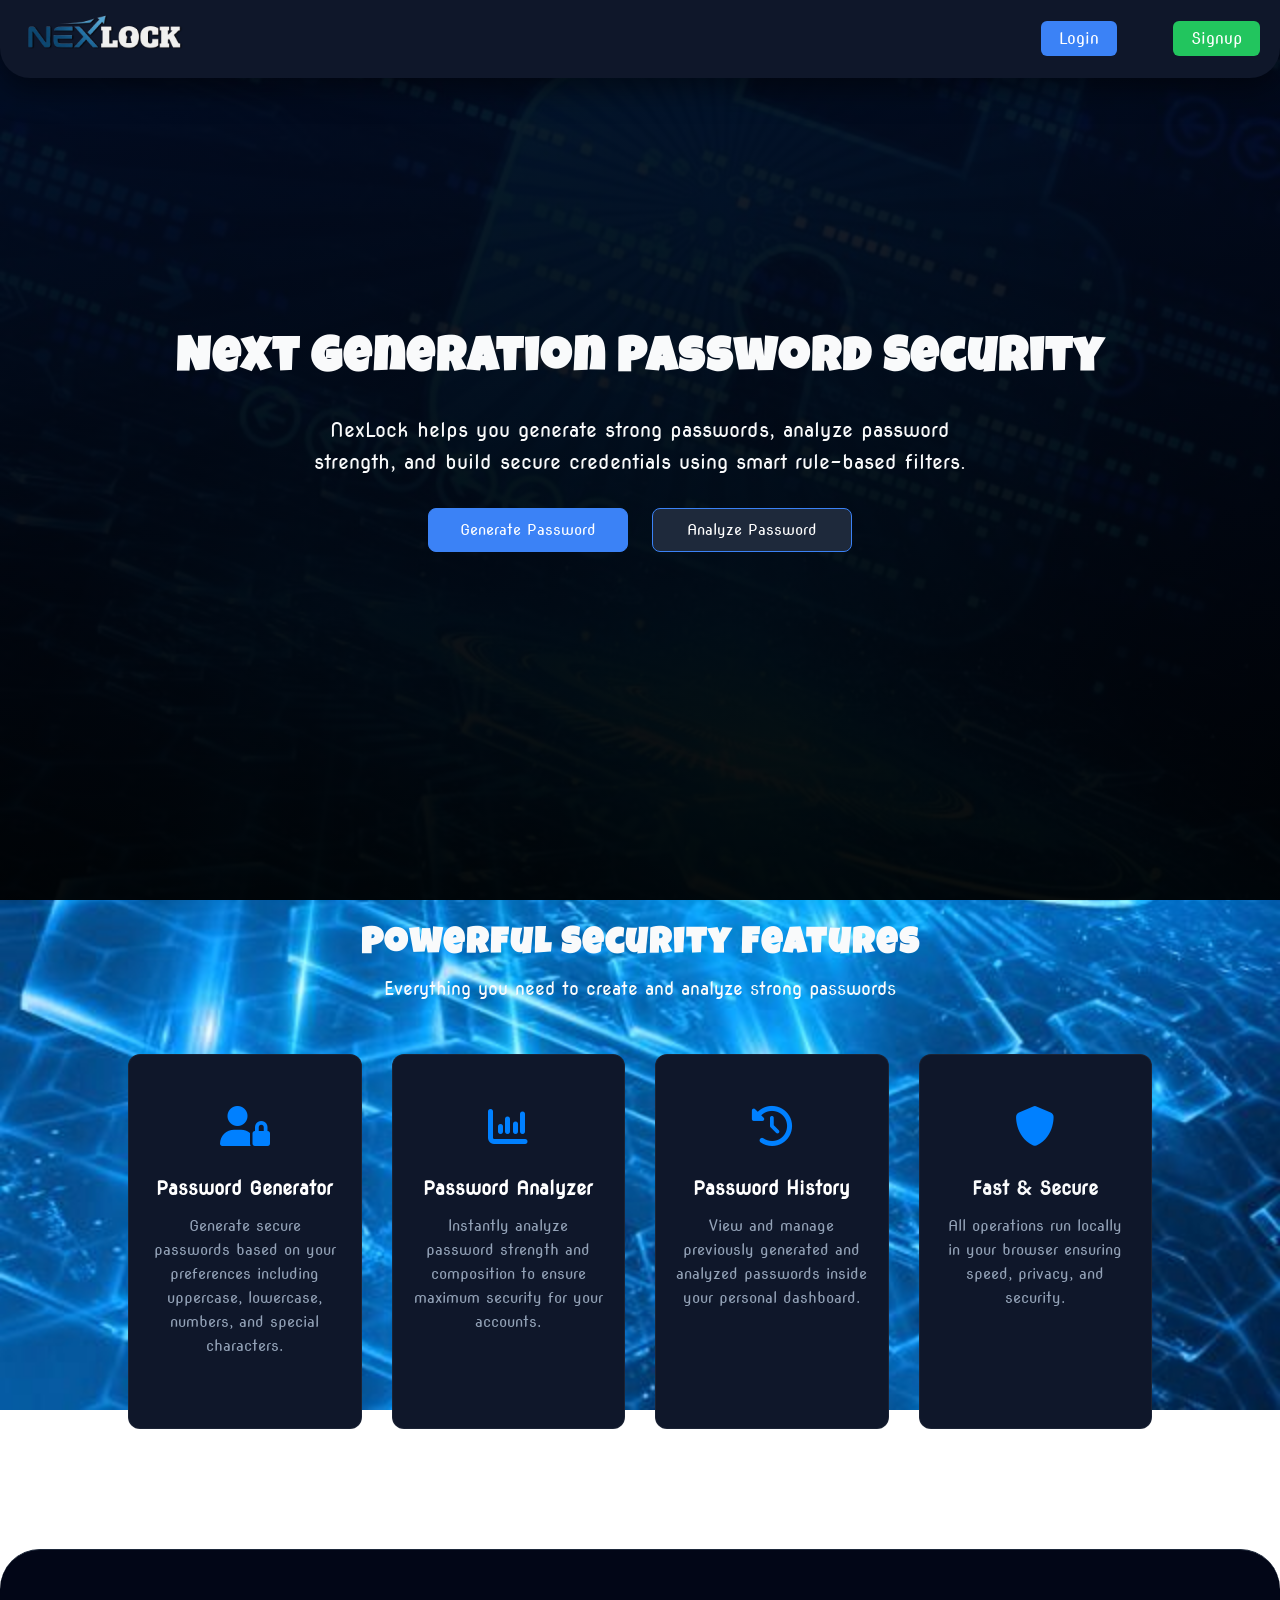
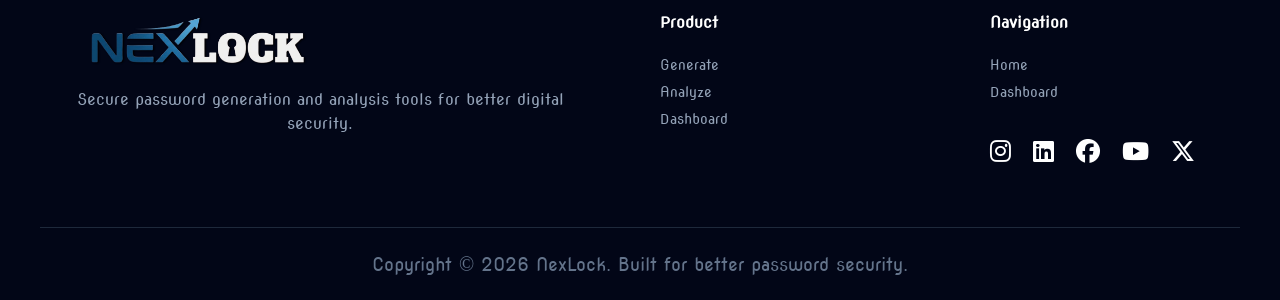
==== index.html @ d91e3031 "Complete desktop UI for all pages" ====
<!DOCTYPE html>
<html lang="en">

<head>
    <meta charset="UTF-8">
    <meta name="viewport" content="width=device-width, initial-scale=1.0">
    <title>NexLock - Smart Password Security</title>
    <link rel="stylesheet" href="https://cdnjs.cloudflare.com/ajax/libs/font-awesome/6.5.1/css/all.min.css">
    <link rel="stylesheet" href="css/style.css">
</head>

<body>

    <!-- NAVBAR -->

    <header>

        <div class="logo">
            <a href="index.html"><img src="assets/logo.png"></a>
        </div>

        <nav id="navbarLinks">
            <a href="login.html" class="login-btn">Login</a>
            <a href="signup.html" class="signup-btn">Signup</a>
        </nav>

    </header>

    <!-- HERO SECTION -->

    <section class="hero">

        <h1>Next Generation Password Security</h1>

        <p>
            NexLock helps you generate strong passwords, analyze password strength,
            and build secure credentials using smart rule-based filters.
        </p>

        <div class="buttons">

            <button class="btn primary" onclick="goToGenerate()">
                Generate Password
            </button>

            <button class="btn secondary" onclick="goToAnalyze()">
                Analyze Password
            </button>

        </div>

    </section>

    <!-- FEATURES -->

    <section class="feature">

        <h2 class="section-title">Powerful Security Features</h2>
        <p class="section-subtitle">
            Everything you need to create and analyze strong passwords
        </p>

        <div class="feature-grid">

            <div class="feature-card">
                <a href="generator.html">
                    <div class="feature-icon"><i class="fa-solid fa-user-lock"></i></div>
                    <h3>Password Generator</h3>
                    <p>
                        Generate secure passwords based on your preferences including
                        uppercase, lowercase, numbers, and special characters.
                    </p>
                </a>
            </div>

            <div class="feature-card">
                <a href="analyzer.html">
                    <div class="feature-icon"><i class="fa-solid fa-chart-column"></i></div>
                    <h3>Password Analyzer</h3>
                    <p>
                        Instantly analyze password strength and composition to ensure
                        maximum security for your accounts.
                    </p>
                </a>
            </div>

            <div class="feature-card">
                <a href="dashboard.html">
                    <div class="feature-icon"><i class="fa-solid fa-clock-rotate-left"></i></div>
                    <h3>Password History</h3>
                    <p>
                        View and manage previously generated and analyzed passwords
                        inside your personal dashboard.
                    </p>
                </a>
            </div>

            <div class="feature-card">
                <div class="feature-icon"><i class="fa-solid fa-shield"></i></div>
                <h3>Fast & Secure</h3>
                <p>
                    All operations run locally in your browser ensuring speed,
                    privacy, and security.
                </p></a>
            </div>

        </div>

    </section>


    <!-- WELCOME POPUP -->
    <div id="welcomePopup" class="popup">
        <div class="popup-box">
            <h2 id="welcomeText"></h2>
        </div>
    </div>


    <!-- FOOTER -->

    <footer class="footer">
        <div class="footer-container">

            <!-- BRAND -->
            <div class="footer-brand">
                <div class="footer-logo">
                    <a href="index.html">
                        <img src="assets/logo.png" alt="NexLock Logo">
                    </a>
                </div>

                <p>
                    Secure password generation and analysis tools
                    for better digital security.
                </p>
            </div>

            <!-- PRODUCT -->
            <div class="footer-section">
                <h3>Product</h3>
                <a href="#" onclick="goToGenerate()">Generate</a>
                <a href="#" onclick="goToAnalyze()">Analyze</a>
                <a href="#" onclick="goToDashboard()">Dashboard</a>
            </div>

            <!-- NAVIGATION -->
            <div class="footer-section">
                <h3>Navigation</h3>
                <a href="index.html">Home</a>
                <a href="#" onclick="goToDashboard()">Dashboard</a>

                <!-- Social Icons -->
                <div class="social-icons">
                    <a href="https://instagram.com/" target="_blank">
                        <i class="fa-brands fa-instagram"></i>
                    </a>

                    <a href="https://linkedin.com/" target="_blank">
                        <i class="fa-brands fa-linkedin"></i>
                    </a>

                    <a href="https://facebook.com/" target="_blank">
                        <i class="fa-brands fa-facebook"></i>
                    </a>

                    <a href="https://youtube.com/" target="_blank">
                        <i class="fa-brands fa-youtube"></i>
                    </a>

                    <a href="https://twitter.com/" target="_blank">
                        <i class="fa-brands fa-x-twitter"></i>
                    </a>
                </div>
            </div>
        </div>

        <!-- BOTTOM -->
        <div class="footer-bottom">
            <p>Copyright <span>&copy;</span> 2026 NexLock. Built for better password security.</p>
        </div>

    </footer>


    <!-- Auth-popup -->
    <div id="authPopup" class="auth-popup">
        <div class="auth-popup-content">

            <span class="close" onclick="closeAuthPopup()">×</span>

            <h2>Login Required 🔐</h2>
            <p>Please login or signup to access this feature.</p>

            <div class="auth-buttons">
                <a href="login.html" class="login-btn">Login</a>
                <a href="signup.html" class="signup-btn">Signup</a>
            </div>

        </div>
    </div>


    <!-- DELETE ACCOUNT POPUP -->
    <div id="messagePopup" class="auth-popup">
        <div class="auth-popup-content">

            <span>⚠️</span>
            <h2>Delete Account</h2>
            <p>Are you sure you want to delete your account?</p>

            <div class="auth-buttons">
                <button class="delete-btn" onclick="confirmClear()">
                    Yes
                </button>

                <button class="close-btn" onclick="closeClearPopup()">
                    No
                </button>
            </div>

        </div>
    </div>


    <!-- SCRIPT -->
    <script src="js/auth-check.js"></script>
    <script src="js/script.js"></script>

</body>

</html>
---- css/style.css ----
@import url("https://fonts.googleapis.com/css2?family=Luckiest+Guy&family=Nova+Round&display=swap");

/* GLOBAL RESET */

* {
  margin: 0;
  padding: 0;
  box-sizing: border-box;
  font-family: "Nova Round", system-ui;
}

body {
  background: linear-gradient(rgba(2, 6, 23, 0.9), rgba(0, 0, 0, 0.95)),
    url("../assets/bg.jpg");

  background-size: cover;
  background-position: center;
  background-repeat: no-repeat;
  background-attachment: fixed;

  color: #f9fafb;
  line-height: 1.6;
  min-height: 100vh;
  display: flex;
  flex-direction: column;
}

h1 {
  font-size: 36px;
  margin-bottom: 8px;
  text-align: center;
  letter-spacing: 2px;
  font-family: "Luckiest Guy", cursive;
}

h2 {
  letter-spacing: 2px;
  font-family: "Luckiest Guy", cursive;
}
a {
  font-size: 16px;
  text-decoration: none;
  color: white;
}

p {
  font-size: 18px;
  text-align: center;
  margin-bottom: 20px;
}

button {
  width: 100%;
  padding: 12px;
  border: none;
  border-radius: 10px;
  background: #3b82f6;
  color: white;
  font-size: 16px;
  cursor: pointer;
}

/* ================= NAVBAR ================= */

header {
  display: flex;
  position: sticky;
  top: 0;
  justify-content: space-between;
  align-items: center;
  padding: 10px 20px;
  background: #0f172a;
  color: #f9fafb;
  border-bottom-left-radius: 30px;
  border-bottom-right-radius: 30px;
  box-shadow: 0 10px 30px rgba(0, 0, 0, 0.5);
  gap: 20px;
  z-index: 1000;
}

.logo img {
  height: 50px;
  width: auto;
}

.welcome {
  color: #3b82f6;
  font-weight: bold;
  margin-right: 15px;
}

nav a {
  margin-left: 50px;
  font-size: 16px;
  transition: 0.3s;
}

nav a:hover {
  color: #3b82f6;
}

/* PROFILE MENU */

.profile-menu {
  position: relative;
  display: inline-block;
  margin-left: 40px;
  margin-right: 20px;
}

.profile-menu button {
  background: none;
  border: none;
  color: white;
  font-size: 16px;
  cursor: pointer;
}

.profile-dropdown {
  position: absolute;
  right: 0;
  border-radius: 10px;
  width: 150px;
  display: none;
  overflow: hidden;
  background: #020617;
  border: 1px solid #334155;
  box-shadow: 0 0 5px rgba(0, 47, 255, 0.5);
  animation: slideDown 0.3s ease;
  z-index: 1000;
}

.profile-dropdown.show {
  display: block;
}

.profile-dropdown a {
  display: block;
  width: 100%;
  padding: 10px 5px;
  margin: 0;
  text-align: center;
  color: white;
  font-size: 16px;
  box-sizing: border-box;
}

.profile-dropdown a:hover {
  background: #243247;
}

.profile-dropdown a:hover {
  background: #243247;
}

.profile-dropdown .delete:hover {
  background: #243247;
  color: red;
}

/* ANIMATION */

@keyframes slideDown {
  from {
    opacity: 0;
    transform: translateY(-10px);
  }
  to {
    opacity: 1;
    transform: translateY(0);
  }
}

/* ================= AUTH PAGES ================= */
.form {
  margin: auto;
  padding: 160px;
}

.container {
  width: 500px;
  padding: 40px;
  background: #1e293b;
  border-radius: 12px;
  box-shadow: 0 10px 30px rgba(0, 0, 0, 0.5);
  display: flex;
  flex-direction: column;
  gap: 20px;
}

.container h2 {
  text-align: center;
  color: #3b82f6;
  margin-bottom: 10px;
}

/* INPUTS */

.container input {
  width: 100%;
  padding: 10px 12px;
  border-radius: 10px;
  border: 1px solid #334155;
  background: #020617;
  color: white;
  font-size: 14px;
  transition: 0.2s;
}

.container input:focus {
  outline: none;
  border-color: #3b82f6;
  box-shadow: 0 0 6px rgba(59, 130, 246, 0.5);
}

/* CAPTCHA CONTAINER */
.captcha-box {
  display: flex;
  align-items: center;
  gap: 10px;
}

/* QUESTION BOX */
.captcha {
  background: #020617;
  border: 1px solid #334155;
  border-radius: 10px;
  height: 40px;
  min-width: 90px;
  display: flex;
  align-items: center;
  justify-content: center;
  font-weight: bold;
  color: #cbd5e1;
}

/* ANSWER INPUT */
#captchaInput {
  flex: 1;
  height: 40px;
  padding: 0 12px;

  border-radius: 10px;
  border: 1px solid #334155;

  background: #020617;
  color: white;
}

#captchaInput:focus {
  outline: none;
  border-color: #3b82f6;
  box-shadow: 0 0 6px rgba(59, 130, 246, 0.5);
}

/* BUTTON */

.container button {
  margin-top: 5px;
  padding: 12px;

  border: none;
  border-radius: 8px;

  background: #3b82f6;
  color: white;

  font-weight: bold;
  cursor: pointer;

  transition: 0.2s;
}

.container button:hover {
  background: #2563eb;
  transform: translateY(-2px);
}

/* SIGNUP TEXT */

.login-signup {
  text-align: center;
  font-size: 14px;
  color: #cbd5e1;
}

.login-signup a {
  color: #3b82f6;
  text-decoration: none;
}

.login-signup a:hover {
  text-decoration: underline;
}

/* create password */
.analyze {
  margin-top: 10px;
  margin-bottom: 100px;
}

/* ================= HERO SECTION ================= */

.hero {
  height: 80vh;
  display: flex;
  flex-direction: column;
  justify-content: center;
  align-items: center;
  text-align: center;
  padding: 20px;
}

.hero h1 {
  font-size: 48px;
  margin-bottom: 15px;
}

.hero p {
  font-size: 20px;
  max-width: 700px;
  margin-bottom: 30px;
}

.buttons {
  display: flex;
  justify-content: center;
  align-items: center;
  gap: 24px;
}

.btn {
  padding: 12px 25px;
  width: 200px;
  border-radius: 8px;
  transition: 0.3s;
  cursor: pointer;
  font-size: 15px;
}

.primary {
  background: #3b82f6;
  border: 1px solid #3b82f6;
  color: white;
}

.secondary {
  background: #1e293b;
  border: 1px solid #3b82f6;
  color: white;
}

.btn:hover {
  transform: translateY(-3px);
  opacity: 0.9;
}

/* ================= feature ================= */

.feature {
  padding: 120px 10%;
  text-align: center;
}

.section-title {
  font-size: 36px;
}

.feature p {
  margin: auto;
  margin-bottom: 50px;
}

.feature-grid {
  display: grid;
  grid-template-columns: repeat(auto-fit, minmax(220px, 1fr));
  gap: 30px;
}

.feature-card {
  background: #0f172a;
  padding: 20px;
  padding-top: 40px;
  border-radius: 12px;
  transition: 0.3s;
  border: 1px solid rgba(255, 255, 255, 0.05);
}

.feature-card:hover {
  transform: translateY(-8px);
  border-color: #3b82f6;
}

.feature-icon {
  font-size: 40px;
  margin-bottom: 15px;
  color: rgb(0, 128, 255);
}

.feature-card h3 {
  margin-bottom: 10px;
}

.feature-card p {
  color: #94a3b8;
  font-size: 15px;
  line-height: 1.6;
}

/* ================= WELCOME POPUP ================= */

.popup {
  position: fixed;
  top: 0;
  left: 0;
  width: 100%;
  height: 100vh;
  display: none;
  align-items: center;
  justify-content: center;
  background: rgba(0, 0, 0, 0.6);
  backdrop-filter: blur(5px);
  z-index: 1000;
}

.popup-box {
  background: linear-gradient(135deg, #1e293b, #0f172a);
  padding: 18px 28px;
  border-radius: 10px;
  text-align: center;
  font-size: 16px;
  font-weight: 600;
  color: #3b82f6;
  max-width: 100%;
  box-shadow: 0 10px 25px rgba(0, 0, 0, 0.5);
  border: 1px solid #334155;
  animation: popupFade 0.5s ease;
}

.popup-box::before {
  display: block;
  font-size: 22px;
  margin-bottom: 5px;
}

/* ANIMATION */

@keyframes popupFade {
  from {
    opacity: 0;
    transform: translateY(-10px) scale(0.95);
  }

  to {
    opacity: 1;
    transform: translateY(0) scale(1);
  }
}

/* ================= FOOTER ================= */

.footer {
  background: #020617;
  color: #cbd5f5;
  padding: 60px 40px 0 40px;
  border-top-left-radius: 40px;
  border-top-right-radius: 40px;
  border-top: 1px solid #1e293b;
}

.footer-container {
  display: grid;
  grid-template-columns: 2fr 1fr 1fr;
  gap: 60px;
}

.footer-brand {
  padding-left: 20px;
}

.footer-logo img {
  height: 70px;
  width: auto;
  padding-left: 20px;
}

.footer-brand p {
  color: #94a3b8;
  line-height: 1.5;
  max-width: 100%;
  font-size: 16px;
}

.footer-section {
  padding-left: 20px;
}

.footer-section h3 {
  color: white;
  font-size: 16px;
  margin-bottom: 18px;
}

.footer-section a {
  display: block;
  color: #94a3b8;
  margin-bottom: 5px;
  font-size: 14px;
  transition: 0.25s;
}

.footer-section a:hover {
  color: #3b82f6;
}

.social-icons {
  display: flex;
  gap: 22px;
  margin-top: 30px;
}

.social-icons a {
  color: white;
  font-size: 24px;
  transition: 0.25s;
}

.social-icons a:hover {
  color: #3b82f6;
  transform: translateY(-3px);
}

.footer-bottom {
  margin-top: 50px;
  padding-top: 20px;
  border-top: 1px solid #1e293b;
  text-align: center;
  color: #64748b;
  font-size: 14px;
}

.footer-bottom span {
  font-size: 20px;
  font-family: serif;
}

/* ================= AUTH POPUP BOX ================= */

.auth-popup {
  display: none;
  position: fixed;
  top: 0;
  left: 0;
  width: 100%;
  height: 100%;
  background: rgba(0, 0, 0, 0.75);
  backdrop-filter: blur(2px);
  justify-content: center;
  align-items: center;
  z-index: 9999;
}

.auth-popup-content {
  background: #020617;
  padding: 35px;
  border-radius: 12px;
  text-align: center;
  width: 320px;
  color: white;
  border: 1px solid #1e293b;
  position: relative;
  box-shadow: 0 10px 40px rgba(0, 0, 0, 0.6);
}

.auth-popup-content span {
  font-size: 30px;
  padding-right: 10px;
}

.auth-popup-content h2 {
  margin-top: 10px;
  margin-bottom: 15px;
  color: #3b82f6;
}

.auth-popup-content p {
  margin-bottom: 20px;
  font-size: 16px;
}
.auth-buttons {
  display: flex;
  justify-content: center;
  gap: 15px;
  margin-top: 15px;
}

.login-btn {
  background: #3b82f6;
  padding: 8px 18px;
  border-radius: 6px;
  color: white;
  text-decoration: none;
  width: 100px;
}

.signup-btn {
  background: #22c55e;
  padding: 8px 18px;
  border-radius: 6px;
  color: white;
  width: 100px;
  text-decoration: none;
}

.login-btn:hover {
  background: #0151ff;
  transform: translateY(-3px);
  color: white;
}

.signup-btn:hover {
  background: #00772b;
  transform: translateY(-3px);
  color: white;
}

.close {
  position: absolute;
  top: 10px;
  right: 15px;
  font-size: 22px;
  cursor: pointer;
}

.close:hover {
  color: red;
}

/* ================= BACK TO BUTTON ================= */

.back-nav {
  width: 90%;
  margin: 20px auto;
  display: flex;
  justify-content: space-between;
  margin-bottom: 40px;
  color: #94a3b8;
  font-size: 15px;
}

.back-nav a {
  color: #94a3b8;
}

.back-nav a:hover {
  color: #3b82f6;
}

/* ================= PASSWORD GENERATOR ================= */

.generator-container {
  width: 80%;
  margin: 10px auto;
  padding-bottom: 60px;
}

.container-card {
  margin: auto;
  margin-top: 20px;
  background: #0206179b;
  border: 1px solid #334155;
  padding: 40px;
  border-radius: 16px;
  box-shadow: 0 0 40px rgba(0, 47, 255, 0.5);
  display: flex;
  flex-direction: column;
  gap: 5px;
}

.subtitle {
  color: #3b82f6;
  text-align: center;
  font-size: 20px;
  text-transform: uppercase;
  padding-bottom: 10px;
  font-weight: bold;
}

.container-card label {
  display: block;
  margin-top: 10px;
  margin-bottom: 5px;
}

.generator-container input[type="text"] {
  width: 100%;
  padding: 12px;
  margin-bottom: 20px;
  border-radius: 8px;
  border: 1px solid #334155;
  background: #020617;
  color: white;
  font-size: 14px;
}

hr {
  margin: 40px 0;
  border: 1px solid #334155;
}

.range-section {
  display: grid;
  grid-template-columns: 40px 1fr 1fr 40px;
  align-items: center;
  gap: 20px;
}

.range-section input {
  width: 100%;
}

#minValue {
  text-align: right;
}

.range-label {
  margin-top: 10px;
  color: #94a3b8;
  text-align: center;
}

.filters {
  display: grid;
  grid-template-columns: 1fr 1fr;
  gap: 20px;
  padding-bottom: 20px;
}

.filter {
  background: #020617;
  border: 1px solid #334155;
  padding: 14px;
  border-radius: 8px;
  cursor: pointer;
  transition: 0.25s;
}

.filter:hover {
  border-color: #3b82f6;
}

.filter.active {
  background: #3b82f6;
  border-color: #3b82f6;
}

.specials {
  display: flex;
  flex-wrap: wrap;
  justify-content: center;
  gap: 20px;
}

.specials button {
  width: 45px;
  height: 45px;
  background: #020617;
  border: 1px solid #334155;
  color: white;
  border-radius: 10px;
  font-size: 18px;
  cursor: pointer;
  margin-bottom: 20px;
  transition: 0.25s;
}

.specials button:hover {
  background: #3b82f6;
  border-color: #3b82f6;
}

.symbol.active {
  background: #3b82f6;
  border-color: #3b82f6;
}

.generate-btn {
  width: 100%;
  margin-top: 40px;
  padding: 15px;
  border: none;
  border-radius: 10px;
  background: #1d4ed8;
  color: white;
  font-size: 16px;
  font-weight: bold;
  cursor: pointer;
  transition: 0.25s;
}

.generate-btn:hover {
  background: #3b82f6;
}

#passwordResult {
  display: none;
  margin-top: 20px;
  padding: 12px;
  background: #020617;
  border: 1px solid #334155;
  border-radius: 8px;
  font-size: 18px;
  text-align: center;
}

.password-list {
  margin-top: 25px;
}

.password-item {
  display: flex;
  justify-content: space-between;
  align-items: center;
  background: #0f172a;
  border: 1px solid #334155;
  padding: 12px 15px;
  border-radius: 8px;
  margin-bottom: 10px;
}

.password-item span {
  font-size: 16px;
  letter-spacing: 1px;
}

.password-item button {
  width: auto;
  padding: 6px 12px;
  font-size: 14px;
}

.copy {
  background: #22c55e;
  border: none;
  padding: 4px 10px;
  border-radius: 4px;
  color: white;
  cursor: pointer;
}

.copy:hover {
  opacity: 0.9;
}

/* ================= ANALYZE PAGE ================= */

.analyze-container {
  width: 50%;
  margin: 10px auto;
  padding-bottom: 60px;
}

.analyze-subtitle {
  color: #3b82f6;
  text-align: center;
}

.analyze-input label {
  display: block;
  margin-bottom: 8px;
  color: #cbd5e1;
}

.analyze-input input {
  width: 100%;
  padding: 14px;
  border-radius: 8px;
  border: 1px solid #334155;
  background: #020617;
  color: white;
  font-size: 15px;
}

.analyze-btn {
  margin-top: 20px;
  width: 100%;
  padding: 14px;
  border: none;
  border-radius: 8px;
  background: #3b82f6;
  color: white;
  font-size: 16px;
  font-weight: bold;
  cursor: pointer;
}

.analyze-btn:hover {
  background: #2563eb;
}

/* ================= RESULT CARD ================= */

.result-card {
  margin-top: 30px;
  border: 1px solid #334155;
  border-radius: 10px;
  padding: 25px;
  background: #020617;
}

.result-header {
  display: flex;
  justify-content: space-between;
}

.result-header p {
  color: #94a3b8;
  font-size: 14px;
}

.result-strength {
  font-size: 14px;
}

.result-score {
  font-size: 30px;
  color: #3b82f6;
}

.progress-bar-bg {
  margin-top: 10px;
  width: 100%;
  height: 10px;
  background: #1e293b;
  border-radius: 10px;
}

.progress-bar-fill {
  height: 100%;
  width: 0%;
  background: #2563eb;
  border-radius: 10px;
  transition: 0.5s;
}

.password-display {
  margin-top: 25px;
  padding: 15px;
  background: #020617;
  border: 1px solid #334155;
  border-radius: 8px;
  display: flex;
  justify-content: space-between;
  align-items: center;
}

.password-display span {
  font-size: 16px;
  letter-spacing: 1px;
}

.password-display button {
  background: #1e293b;
  border-radius: 10px;
  color: white;
  cursor: pointer;
  font-size: 16px;
  padding: 12px;
  border: none;
  width: 100px;
}

.composition {
  margin-top: 30px;
  border: 1px solid #334155;
  border-radius: 10px;
  padding: 25px;
  background: #020617;
}

.composition h4 {
  color: #94a3b8;
  font-size: 12px;
  margin-bottom: 20px;
  letter-spacing: 1px;
}

.comp-grid {
  display: grid;
  grid-template-columns: 1fr 1fr;
  gap: 20px;
}

.comp-item {
  background: #0f172a;
  padding: 12px 15px;
  border-radius: 10px;
  font-size: 14px;
  display: flex;
  justify-content: space-between;
}

.yes {
  color: #22c55e;
  font-weight: bold;
}

.no {
  color: #ef4444;
  font-weight: bold;
}

/* ================= DASHBOARD HEADER ================= */

.dashboard-header {
  width: 80%;
  margin: 40px auto 10px;
  display: flex;
  justify-content: space-between;
  align-items: flex-start;
}

.dashboard-header p {
  font-size: 15px;
  color: #94a3b8;
}

.clear-btn {
  background: none;
  border: none;
  color: #94a3b8;
  font-size: 14px;
  text-align: right;
  cursor: pointer;
  transition: 0.2s;
}

.clear-btn:hover {
  color: #3b82f6;
}

/* ================= TABS ================= */

.dashboard-tabs {
  width: 80%;
  margin: 30px auto 10px;
  display: flex;
  border-bottom: 1px solid #334155;
}

.tab {
  background: none;
  border: none;
  padding: 12px 0;
  font-size: 16px;
  color: #94a3b8;
  cursor: pointer;
  transition: 0.2s;
}

.tab:hover {
  color: #3b82f6;
}

.tab.active {
  color: #3b82f6;
  border-bottom: 3px solid #3b82f6;
}

/* ================= TAB CONTENT ================= */

.tab-content {
  width: 80%;
  margin: auto;
  padding-top: 20px;
  display: none;
  padding-bottom: 40px;
}

.tab-content.active {
  display: block;
}

/* ================= PASSWORD HEADER ================= */

.password-header {
  width: 50%;
  margin: 0 auto;
  display: flex;
  justify-content: flex-end;
}

.password-new {
  background: #2563eb;
  color: white;
  border: none;
  padding: 10px 16px;
  border-radius: 10px;
  cursor: pointer;
  font-size: 14px;
  margin-bottom: 20px;
}

.password-new:hover {
  background: #1d4ed8;
}

/* ================= PASSWORD GRID ================= */

.password-grid {
  margin: 20px auto;
  display: grid;
  grid-template-columns: repeat(2, 1fr);
  gap: 30px;
}

.empty-text {
  grid-column: 1 / -1;
  text-align: center;
  color: #64748b;
  font-size: 15px;
}

/* ================= HISTORY CARD ================= */

.history-card {
  background: #020617;
  border: 1px solid #334155;
  padding: 22px;
  border-radius: 10px;
  transition: 0.2s;
}

.history-card:hover {
  transform: translateY(-3px);
  box-shadow: 0 0 20px rgba(0, 47, 255, 0.5);
  border-color: #3b82f6;
}

.card-top {
  display: flex;
  justify-content: space-between;
  align-items: center;
  margin-bottom: 8px;
}

.card-top h3 {
  font-size: 18px;
  font-weight: 600;
  color: #f9fafb;
}

.pwd-count {
  background: #1e293b;
  color: #cbd5e1;
  padding: 4px 10px;
  border-radius: 10px;
  font-size: 12px;
}

.dob {
  font-size: 14px;
  color: #94a3b8;
  text-align: left;
}

.date {
  font-size: 14px;
  color: #64748b;
  text-align: left;
}

/* ================= CARD BUTTONS ================= */

.card-buttons {
  margin-top: 14px;
  display: flex;
  gap: 20px;
}

.view-btn,
.close-btn {
  background: #3b82f6;
  border: none;
  padding: 8px 14px;
  border-radius: 10px;
  cursor: pointer;
}

.view-btn:hover,
.close-btn:hover {
  background: #2563eb;
}

.close-btn:hover {
  transform: translateY(-3px);
  box-shadow: 0 0 20px rgba(0, 47, 255, 0.5);
  border-color: #3b82f6;
}

.delete-btn {
  background: #ef4444;
  border: none;
  padding: 8px 14px;
  border-radius: 10px;
  cursor: pointer;
  transition: 0.2s;
}

.delete-btn:hover {
  background: #dc2626;
  transform: translateY(-3px);
  box-shadow: 0 0 20px rgba(255, 0, 0, 0.5);
  border-color: #ff0000;
}

.close-popup {
  top: 10px;
  right: 15px;
  cursor: pointer;
}

.close-popup:hover {
  background: #2563eb;
}

/* ================= PASSWORD POPUP ================= */

.password-popup {
  position: fixed;
  top: 0;
  left: 0;
  width: 100%;
  height: 100vh;
  background: rgba(0, 0, 0, 0.7);
  display: none;
  align-items: center;
  justify-content: center;
  z-index: 2000;
}

.popup-box {
  background: #020617;
  border: 1px solid #334155;
  padding: 25px;
  border-radius: 12px;
  width: 400px;
  max-height: 80vh;
  display: flex;
  flex-direction: column;
}

.popup-box h3 {
  margin-bottom: 15px;
  text-align: center;
  color: #3b82f6;
}

#popupPasswords {
  max-height: 320px;
  overflow-y: auto;
}

.popup-password-item {
  display: flex;
  justify-content: space-between;
  align-items: center;
  background: #0f172a;
  padding: 10px 12px;
  border-radius: 10px;
  margin-bottom: 10px;
}

.popup-password-item button {
  background: #3b82f6;
  border: none;
  width: 90px;
  padding: 6px 10px;
  border-radius: 10px;
  color: white;
  cursor: pointer;
}

.popup-password-item button:hover {
  background: #2563eb;
}

/* ================= ANALYZE CARD ================= */

.analyze-card {
  background: #020617;
  border: 1px solid #334155;
  padding: 30px;
  border-radius: 10px;
  transition: 0.2s;
}

.analyze-card:hover {
  transform: translateY(-3px);
  box-shadow: 0 0 20px rgba(0, 47, 255, 0.5);
  border-color: #3b82f6;
}

.analyze-top {
  display: flex;
  justify-content: space-between;
  align-items: center;
}

.analyze-password {
  font-size: 18px;
  letter-spacing: 1px;
  font-weight: bold;
}

/* ================= ANALYZE ACTIONS ================= */

.analyze-actions {
  display: flex;
  gap: 10px;
}

.copy-analyze {
  background: #3b82f6;
  border: none;
  color: white;
  padding: 5px 12px;
  border-radius: 6px;
  cursor: pointer;
  font-size: 12px;
}

.copy-analyze:hover {
  background: #2563eb;
}

.delete-analyze {
  background: #ef4444;
  border: none;
  color: white;
  padding: 5px 12px;
  border-radius: 6px;
  cursor: pointer;
  font-size: 12px;
}

.delete-analyze:hover {
  background: #dc2626;
}

/* ================= PROGRESS BAR ================= */

.analyze-progress {
  width: 100%;
  height: 8px;
  background: #1e293b;
  border-radius: 10px;
  margin-top: 10px;
}

.analyze-bar {
  height: 100%;
  border-radius: 10px;
  transition: width 0.4s ease;
}

/* ================= TAGS ================= */

.analyze-tags {
  display: flex;
  gap: 10px;
  margin-top: 20px;
}

.tag {
  background: #1e293b;
  padding: 5px 10px;
  font-size: 12px;
  border-radius: 4px;
}

.tag.blue {
  background: #1e40af;
}

/* ================= DATE ================= */

.analyze-date {
  margin-top: 10px;
  font-size: 12px;
  color: #94a3b8;
  letter-spacing: 1px;
}

/* ================= COPY POPUP ================= */

.copy-popup {
  position: fixed;
  bottom: 40px;
  right: 40px;
  background: #020617;
  border: 1px solid #334155;
  padding: 12px 20px;
  border-radius: 8px;
  color: white;
  font-size: 14px;
  opacity: 0;
  transform: translateY(20px);
  transition: all 0.3s ease;
  z-index: 2000;
}

.copy-popup.show {
  opacity: 1;
  transform: translateY(0);
}
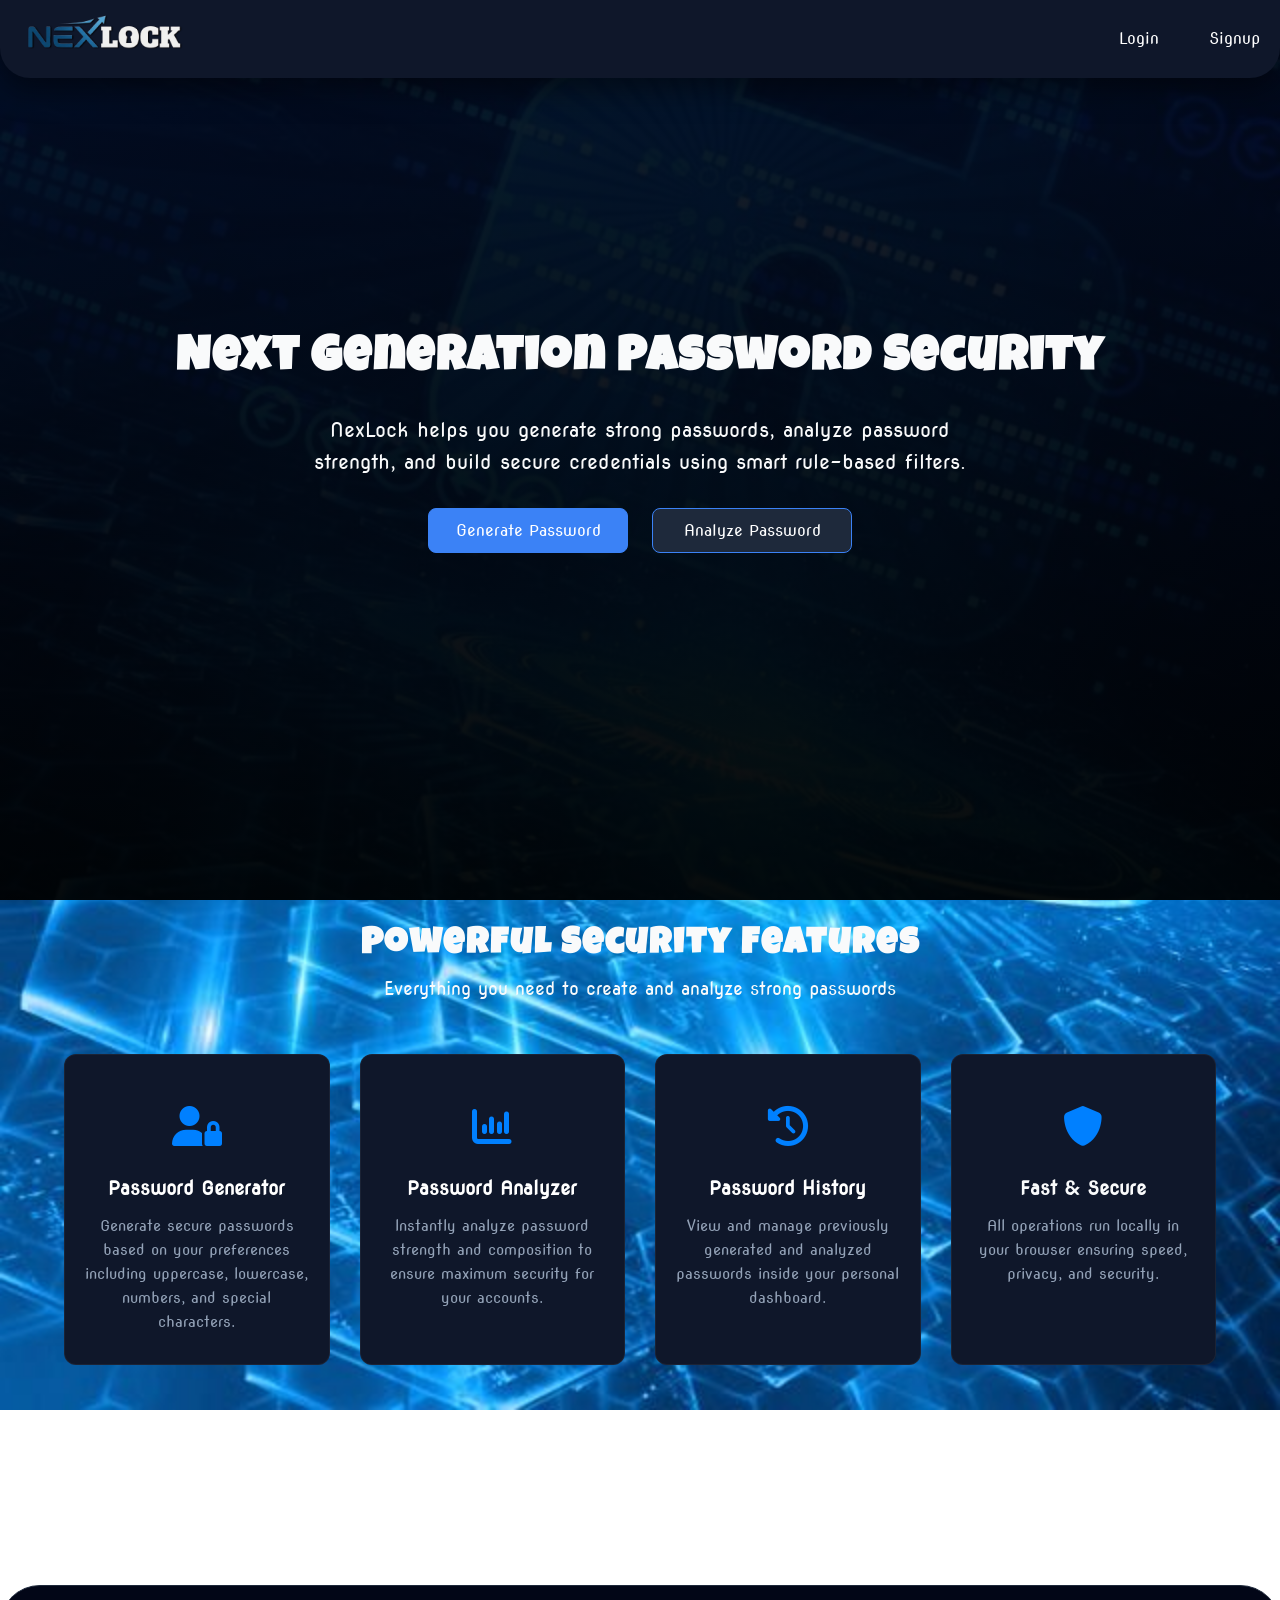
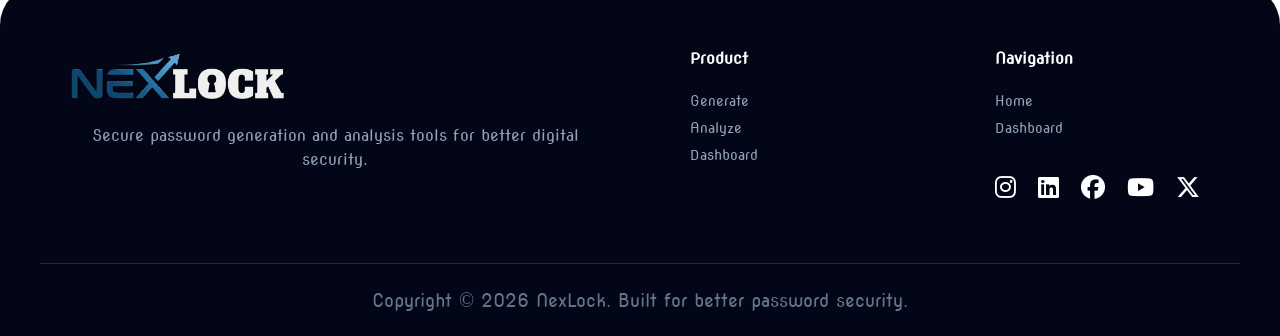
==== commit 2c2883fe: "Responsiveness done" ====
--- a/index.html
+++ b/index.html
@@ -12,26 +12,28 @@
 <body>
 
     <!-- NAVBAR -->
-
     <header>
-
-        <div class="logo">
-            <a href="index.html"><img src="assets/logo.png"></a>
-        </div>
-
-        <nav id="navbarLinks">
-            <a href="login.html" class="login-btn">Login</a>
-            <a href="signup.html" class="signup-btn">Signup</a>
-        </nav>
-
+        <div class="logo"><a href="index.html"><img src="assets/logo.png"></a></div>
+        <!-- Hamburger Icon -->
+        <div class="hamburger" onclick="toggleSidebar()">☰</div>
+        <!-- Desktop Nav -->
+        <nav id="navbarLinks"></nav>
+        <!-- Sidebar (for mobile) -->
+        <div id="sidebar" class="sidebar">
+            <!-- Close Button -->
+            <span class="cross" onclick="toggleSidebar()">✕</span>
+            <!-- The Links/Buttons will be injected here via JavaScript -->
+            <div id="sidebarContent">
+                <!-- JS will populate these -->
+            </div>
+        </div>
     </header>
 
+
     <!-- HERO SECTION -->
-
     <section class="hero">
 
         <h1>Next Generation Password Security</h1>
-
         <p>
             NexLock helps you generate strong passwords, analyze password strength,
             and build secure credentials using smart rule-based filters.
@@ -136,41 +138,43 @@
                 </p>
             </div>
 
-            <!-- PRODUCT -->
-            <div class="footer-section">
-                <h3>Product</h3>
-                <a href="#" onclick="goToGenerate()">Generate</a>
-                <a href="#" onclick="goToAnalyze()">Analyze</a>
-                <a href="#" onclick="goToDashboard()">Dashboard</a>
-            </div>
-
-            <!-- NAVIGATION -->
-            <div class="footer-section">
-                <h3>Navigation</h3>
-                <a href="index.html">Home</a>
-                <a href="#" onclick="goToDashboard()">Dashboard</a>
-
-                <!-- Social Icons -->
-                <div class="social-icons">
-                    <a href="https://instagram.com/" target="_blank">
-                        <i class="fa-brands fa-instagram"></i>
-                    </a>
-
-                    <a href="https://linkedin.com/" target="_blank">
-                        <i class="fa-brands fa-linkedin"></i>
-                    </a>
-
-                    <a href="https://facebook.com/" target="_blank">
-                        <i class="fa-brands fa-facebook"></i>
-                    </a>
-
-                    <a href="https://youtube.com/" target="_blank">
-                        <i class="fa-brands fa-youtube"></i>
-                    </a>
-
-                    <a href="https://twitter.com/" target="_blank">
-                        <i class="fa-brands fa-x-twitter"></i>
-                    </a>
+            <div class="footer-grid">
+                <!-- PRODUCT -->
+                <div class="footer-section">
+                    <h3>Product</h3>
+                    <a href="#" onclick="goToGenerate()">Generate</a>
+                    <a href="#" onclick="goToAnalyze()">Analyze</a>
+                    <a href="#" onclick="goToDashboard()">Dashboard</a>
+                </div>
+
+                <!-- NAVIGATION -->
+                <div class="footer-section">
+                    <h3>Navigation</h3>
+                    <a href="index.html">Home</a>
+                    <a href="#" onclick="goToDashboard()">Dashboard</a>
+
+                    <!-- Social Icons -->
+                    <div class="social-icons">
+                        <a href="https://instagram.com/" target="_blank">
+                            <i class="fa-brands fa-instagram"></i>
+                        </a>
+
+                        <a href="https://linkedin.com/" target="_blank">
+                            <i class="fa-brands fa-linkedin"></i>
+                        </a>
+
+                        <a href="https://facebook.com/" target="_blank">
+                            <i class="fa-brands fa-facebook"></i>
+                        </a>
+
+                        <a href="https://youtube.com/" target="_blank">
+                            <i class="fa-brands fa-youtube"></i>
+                        </a>
+
+                        <a href="https://twitter.com/" target="_blank">
+                            <i class="fa-brands fa-x-twitter"></i>
+                        </a>
+                    </div>
                 </div>
             </div>
         </div>
@@ -179,7 +183,6 @@
         <div class="footer-bottom">
             <p>Copyright <span>&copy;</span> 2026 NexLock. Built for better password security.</p>
         </div>
-
     </footer>
 
 
@@ -210,13 +213,9 @@
             <p>Are you sure you want to delete your account?</p>
 
             <div class="auth-buttons">
-                <button class="delete-btn" onclick="confirmClear()">
-                    Yes
-                </button>
-
-                <button class="close-btn" onclick="closeClearPopup()">
-                    No
-                </button>
+                <button class="delete-btn" onclick="confirmClear()">Yes</button>
+
+                <button class="close-btn" onclick="closeClearPopup()">No</button>
             </div>
 
         </div>
--- a/css/style.css
+++ b/css/style.css
@@ -35,8 +35,10 @@
 
 h2 {
   letter-spacing: 2px;
+  font-size: 28px;
   font-family: "Luckiest Guy", cursive;
 }
+
 a {
   font-size: 16px;
   text-decoration: none;
@@ -86,7 +88,6 @@
 .welcome {
   color: #3b82f6;
   font-weight: bold;
-  margin-right: 15px;
 }
 
 nav a {
@@ -173,7 +174,7 @@
 
 /* ================= AUTH PAGES ================= */
 .form {
-  margin: auto;
+  margin: 40px auto;
   padding: 160px;
 }
 
@@ -335,7 +336,7 @@
   border-radius: 8px;
   transition: 0.3s;
   cursor: pointer;
-  font-size: 15px;
+  font-size: 16px;
 }
 
 .primary {
@@ -358,8 +359,9 @@
 /* ================= feature ================= */
 
 .feature {
-  padding: 120px 10%;
+  padding: 120px 5%;
   text-align: center;
+  margin-bottom: 100px;
 }
 
 .section-title {
@@ -373,7 +375,7 @@
 
 .feature-grid {
   display: grid;
-  grid-template-columns: repeat(auto-fit, minmax(220px, 1fr));
+  grid-template-columns: repeat(auto-fit, minmax(200px, 1fr));
   gap: 30px;
 }
 
@@ -386,6 +388,9 @@
   border: 1px solid rgba(255, 255, 255, 0.05);
 }
 
+.feature-card p {
+  margin-bottom: 10px;
+}
 .feature-card:hover {
   transform: translateY(-8px);
   border-color: #3b82f6;
@@ -414,12 +419,12 @@
   top: 0;
   left: 0;
   width: 100%;
-  height: 100vh;
+  height: 100%;
   display: none;
   align-items: center;
   justify-content: center;
-  background: rgba(0, 0, 0, 0.6);
-  backdrop-filter: blur(5px);
+  background: rgba(2, 6, 23, 0.85);
+  backdrop-filter: blur(2px);
   z-index: 1000;
 }
 
@@ -450,6 +455,19 @@
     opacity: 0;
     transform: translateY(-10px) scale(0.95);
   }
+  to {
+    opacity: 1;
+    transform: translateY(0) scale(1);
+  }
+}
+
+/* ANIMATION */
+
+@keyframes popupFade {
+  from {
+    opacity: 0;
+    transform: translateY(-10px) scale(0.95);
+  }
 
   to {
     opacity: 1;
@@ -470,18 +488,14 @@
 
 .footer-container {
   display: grid;
-  grid-template-columns: 2fr 1fr 1fr;
+  grid-template-columns: 1fr 1fr;
   gap: 60px;
-}
-
-.footer-brand {
-  padding-left: 20px;
+  padding: 0px 20px;
 }
 
 .footer-logo img {
   height: 70px;
   width: auto;
-  padding-left: 20px;
 }
 
 .footer-brand p {
@@ -489,6 +503,12 @@
   line-height: 1.5;
   max-width: 100%;
   font-size: 16px;
+}
+
+.footer-grid {
+  display: grid;
+  grid-template-columns: 1fr 1fr;
+  gap: 60px;
 }
 
 .footer-section {
@@ -587,6 +607,7 @@
   margin-bottom: 20px;
   font-size: 16px;
 }
+
 .auth-buttons {
   display: flex;
   justify-content: center;
@@ -807,9 +828,8 @@
   margin-top: 20px;
   padding: 12px;
   background: #020617;
+  border-radius: 8px;
   border: 1px solid #334155;
-  border-radius: 8px;
-  font-size: 18px;
   text-align: center;
 }
 
@@ -960,13 +980,6 @@
 }
 
 .password-display button {
-  background: #1e293b;
-  border-radius: 10px;
-  color: white;
-  cursor: pointer;
-  font-size: 16px;
-  padding: 12px;
-  border: none;
   width: 100px;
 }
 
@@ -1023,6 +1036,7 @@
 .dashboard-header p {
   font-size: 15px;
   color: #94a3b8;
+  white-space: nowrap;
 }
 
 .clear-btn {
@@ -1414,3 +1428,998 @@
   opacity: 1;
   transform: translateY(0);
 }
+
+/* =============== RESPONSIVE =================== */
+.hamburger {
+  display: none;
+  font-size: 24px;
+  cursor: pointer;
+}
+
+.sidebar {
+  position: fixed;
+  top: 0;
+  right: -300px;
+  width: 200px;
+  border-radius: 20px;
+  background: #0f172a;
+  transition: 0.3s ease-in-out;
+  padding: 80px 20px;
+  display: flex;
+  flex-direction: column;
+  align-items: flex-start;
+  gap: 25px;
+  z-index: 9999;
+  box-shadow: 0 10px 30px rgba(0, 0, 0, 0.5);
+  overflow-y: auto;
+}
+
+.sidebar.show {
+  right: 0;
+}
+
+.sidebar a,
+.sidebar button {
+  display: block;
+  width: 100%;
+  color: white;
+  font-size: 18px;
+  text-decoration: none;
+  border: none;
+  background: none;
+  cursor: pointer;
+  text-align: left;
+  padding: 10px 0;
+}
+
+.cross {
+  position: absolute;
+  top: 20px;
+  right: 20px;
+  cursor: pointer;
+  color: white;
+  font-size: 24px;
+}
+
+#sidebarContent {
+  display: flex;
+  flex-direction: column;
+  width: 100%;
+  gap: 20px;
+}
+
+@media (max-width: 900px) {
+  .hamburger {
+    display: block;
+  }
+  nav#navbarLinks {
+    display: none;
+  }
+}
+
+/* ====================================================== RESPONSIVE ====================================================== */
+/* Tablet */
+@media (max-width: 992px) {
+  h1 {
+    font-size: 32px;
+  }
+
+  h2 {
+    font-size: 28px;
+  }
+
+  p {
+    font-size: 18px;
+  }
+
+  a {
+    font-size: 16px;
+  }
+
+  .logo img {
+    height: 55px;
+  }
+
+  .form {
+    margin: 150px auto;
+    padding: 30px;
+  }
+
+  .container {
+    width: 500px;
+    padding: 30px;
+    gap: 20px;
+  }
+
+  .container h2 {
+    margin-bottom: 0px;
+  }
+
+  .container input {
+    font-size: 16px;
+  }
+
+  .captcha {
+    font-size: 16px;
+  }
+
+  #captchaInput {
+    font-size: 16px;
+  }
+
+  .container button {
+    font-size: 18px;
+    padding: 10px;
+  }
+
+  .login-signup {
+    font-size: 16px;
+  }
+
+  .hero {
+    padding: 40px;
+  }
+
+  .hero h1 {
+    font-size: 40px;
+    margin-bottom: 10px;
+  }
+
+  .hero p {
+    font-size: 18px;
+    margin-bottom: 20px;
+  }
+
+  .feature {
+    padding: 100px 5%;
+  }
+
+  .section-title {
+    font-size: 32px;
+  }
+
+  .feature-grid {
+    grid-template-columns: 1fr 1fr;
+  }
+
+  .feature-card {
+    padding: 20px;
+  }
+
+  .feature-card p {
+    margin-bottom: 10px;
+    padding: 0 10px;
+  }
+
+  .footer {
+    padding: 50px 30px 0 30px;
+  }
+
+  .footer-container {
+    display: grid;
+    grid-template-columns: 1fr 1fr;
+    gap: 30px;
+  }
+
+  .footer-brand {
+    padding-left: 0;
+    padding-bottom: 25px;
+  }
+
+  .footer-logo img {
+    height: 55px;
+    width: auto;
+  }
+
+  .footer-brand p {
+    line-height: 1.3;
+    font-size: 18px;
+  }
+
+  .footer-grid {
+    display: grid;
+    grid-template-columns: 1fr 1fr;
+    gap: 25px;
+  }
+
+  .footer-section {
+    margin-bottom: 30px;
+    text-align: left;
+    padding-left: 25px;
+  }
+
+  .footer-section h3 {
+    margin-bottom: 12px;
+    font-size: 18px;
+  }
+
+  .footer-section a {
+    font-size: 16px;
+  }
+
+  .social-icons {
+    gap: 12px;
+    margin-top: 5px;
+  }
+
+  .social-icons a {
+    font-size: 18px;
+  }
+
+  .footer-bottom {
+    margin-top: 10px;
+    padding-top: 15px;
+    font-size: 16px;
+  }
+
+  .footer-bottom p {
+    font-size: 16px;
+    margin-bottom: 10px;
+  }
+
+  .footer-bottom span {
+    font-size: 16px;
+  }
+}
+
+/* Large mobile */
+@media (max-width: 768px) {
+  h1 {
+    font-size: 28px;
+  }
+
+  h2 {
+    font-size: 18px;
+  }
+
+  p {
+    font-size: 16px;
+    margin-bottom: 10px;
+  }
+
+  a {
+    font-size: 14px;
+  }
+
+  .hamburger {
+    display: block;
+  }
+
+  .cross {
+    font-size: 20px;
+  }
+
+  .sidebar {
+    padding: 70px 15px;
+    width: 200px;
+  }
+
+  #sidebarContent {
+    gap: 10px;
+  }
+
+  .sidebar a {
+    font-size: 16px;
+    padding: 8px;
+  }
+
+  .logo img {
+    height: 45px;
+  }
+
+  .form {
+    margin: 120px auto;
+    padding: 15px;
+  }
+
+  .container {
+    width: 350px;
+    padding: 25px;
+    gap: 15px;
+  }
+
+  .container h2 {
+    margin-bottom: 10px;
+  }
+
+  .container input {
+    font-size: 14px;
+  }
+
+  .captcha {
+    font-size: 14px;
+  }
+
+  #captchaInput {
+    font-size: 14px;
+  }
+
+  .container button {
+    font-size: 16px;
+    padding: 10px;
+  }
+
+  .login-signup {
+    font-size: 14px;
+  }
+
+  .auth-popup-content {
+    padding: 20px;
+  }
+
+  .auth-popup-content span {
+    font-size: 20px;
+  }
+
+  .auth-popup-content h2 {
+    margin-top: 5px;
+    margin-bottom: 10px;
+  }
+
+  .auth-popup-content p {
+    margin-bottom: 10px;
+    font-size: 14px;
+  }
+
+  .auth-buttons {
+    gap: 10px;
+    margin-top: 10px;
+  }
+
+  .login-btn {
+    width: 60px;
+  }
+
+  .signup-btn {
+    width: 60px;
+  }
+
+  .hero {
+    padding: 60px;
+  }
+
+  .hero h1 {
+    font-size: 32px;
+    margin-bottom: 0px;
+  }
+
+  .hero p {
+    font-size: 16px;
+    margin-bottom: 15px;
+  }
+
+  .buttons {
+    gap: 20px;
+  }
+
+  .btn {
+    padding: 10px 20px;
+    font-size: 14px;
+  }
+
+  .feature {
+    padding: 100px 5%;
+  }
+
+  .section-title {
+    font-size: 28px;
+  }
+
+  .feature-grid {
+    grid-template-columns: 1fr 1fr;
+  }
+
+  .feature-card {
+    padding: 20px;
+  }
+
+  .feature-card p {
+    font-size: 14px;
+  }
+
+  .subtitle {
+    font-size: 18px;
+    padding-bottom: 0px;
+  }
+
+  .range-label {
+    font-size: 14px;
+  }
+
+  .specials {
+    gap: 10px;
+  }
+
+  .specials button {
+    width: 40px;
+    height: 40px;
+    font-size: 14px;
+  }
+
+  .generate-btn,
+  .analyze-btn {
+    font-size: 14px;
+  }
+
+  .password-grid {
+    margin: 10px auto 30px;
+    grid-template-columns: 1fr;
+    gap: 30px;
+  }
+
+  .password-item span {
+    font-size: 14px;
+  }
+
+  .password-item button {
+    font-size: 12px;
+  }
+
+  .analyze-container {
+    width: 70%;
+    padding: 20px;
+    padding-bottom: 200px;
+  }
+
+  .result-card {
+    margin-top: 10px;
+    padding: 15px;
+  }
+
+  .result-score {
+    font-size: 20px;
+  }
+
+  .password-display span {
+    font-size: 14px;
+  }
+
+  .password-display button {
+    font-size: 14px;
+    width: 80px;
+  }
+
+  .composition {
+    padding: 15px;
+  }
+
+  .comp-grid {
+    display: block;
+    font-size: 12px;
+  }
+
+  .comp-item {
+    margin-bottom: 20px;
+  }
+
+  .dashboard-header p {
+    font-size: 14px;
+  }
+
+  .tab {
+    font-size: 14px;
+  }
+
+  .empty-text {
+    font-size: 12px;
+  }
+
+  .password-new {
+    font-size: 12px;
+  }
+
+  .history-card {
+    padding: 18px;
+  }
+
+  .card-top {
+    margin-bottom: 0px;
+  }
+
+  .card-top h3 {
+    font-size: 16px;
+  }
+
+  .view-btn,
+  .close-btn,
+  .delete-btn {
+    padding: 10px;
+    font-size: 12px;
+  }
+
+  .dob {
+    font-size: 12px;
+    margin-bottom: 0px;
+  }
+
+  .date {
+    font-size: 10px;
+  }
+
+  .popup-box {
+    padding: 20px;
+  }
+
+  .analyze-card {
+    padding: 20px;
+  }
+
+  .analyze-password {
+    font-size: 16px;
+  }
+
+  .analyze-strength {
+    font-size: 14px;
+  }
+
+  .analyze-date {
+    font-size: 10px;
+  }
+
+  .analyze-tags {
+    margin-top: 10px;
+  }
+
+  .tag {
+    font-size: 10px;
+  }
+
+  .copy-popup {
+    bottom: 30px;
+    right: 30px;
+    padding: 10px 15px;
+    font-size: 12px;
+  }
+
+  .footer {
+    padding: 30px 20px 0 20px;
+  }
+
+  .footer-container {
+    display: contents;
+    text-align: center;
+  }
+
+  .footer-brand {
+    padding-left: 0;
+    padding-bottom: 25px;
+  }
+
+  .footer-logo img {
+    height: 50px;
+    width: auto;
+  }
+
+  .footer-brand p {
+    line-height: 1.3;
+    font-size: 16px;
+  }
+
+  .footer-grid {
+    grid-template-columns: 1fr 1fr;
+    gap: 40px;
+    margin: 0 20%;
+  }
+
+  .footer-section {
+    margin-bottom: 30px;
+    padding-left: 40px;
+  }
+
+  .footer-section h3 {
+    margin-bottom: 12px;
+    font-size: 16px;
+  }
+
+  .footer-section a {
+    font-size: 14px;
+  }
+
+  .social-icons {
+    gap: 12px;
+    margin-top: 5px;
+  }
+
+  .social-icons a {
+    font-size: 16px;
+  }
+
+  .footer-bottom {
+    margin-top: 10px;
+    padding-top: 15px;
+    font-size: 14px;
+  }
+
+  .footer-bottom p {
+    font-size: 14px;
+    margin-bottom: 10px;
+  }
+
+  .footer-bottom span {
+    font-size: 14px;
+  }
+}
+
+/* Mobile */
+@media (max-width: 480px) {
+  h1 {
+    font-size: 18px;
+  }
+
+  h2 {
+    font-size: 16px;
+  }
+
+  p {
+    font-size: 14px;
+  }
+
+  a {
+    font-size: 12px;
+  }
+
+  .hamburger {
+    display: block;
+  }
+
+  .cross {
+    font-size: 14px;
+  }
+
+  .sidebar {
+    padding: 60px 10px;
+    width: 150px;
+  }
+
+  #sidebarContent {
+    gap: 5px;
+  }
+
+  .sidebar a {
+    font-size: 14px;
+    padding: 5px;
+  }
+
+  .logo img {
+    height: 40px;
+  }
+
+  .form {
+    margin: 150px auto;
+    padding: 10px;
+  }
+
+  .container {
+    width: 300px;
+    padding: 20px;
+    gap: 10px;
+  }
+
+  .container h2 {
+    margin-bottom: 5px;
+  }
+
+  .container input {
+    font-size: 12px;
+  }
+
+  .captcha {
+    font-size: 12px;
+  }
+
+  #captchaInput {
+    font-size: 12px;
+  }
+
+  .container button {
+    font-size: 14px;
+    padding: 8px;
+  }
+
+  .login-signup {
+    font-size: 12px;
+  }
+
+  .hero {
+    height: 90vh;
+    padding: 40px;
+  }
+
+  .hero h1 {
+    font-size: 18px;
+    margin-bottom: 0px;
+  }
+
+  .hero p {
+    font-size: 12px;
+    margin-bottom: 15px;
+  }
+
+  .buttons {
+    gap: 10px;
+  }
+
+  .btn {
+    padding: 5px;
+    width: 150px;
+    font-size: 12px;
+  }
+
+  .feature {
+    padding: 80px 5%;
+  }
+
+  .section-title {
+    font-size: 18px;
+  }
+
+  .feature p {
+    font-size: 12px;
+  }
+
+  .feature-grid {
+    grid-template-columns: 1fr;
+    gap: 20px;
+  }
+
+  .feature-card {
+    padding: 10px;
+  }
+
+  .feature-icon {
+    font-size: 20px;
+    margin-bottom: 10px;
+  }
+
+  .feature-card h3 {
+    font-size: 14px;
+    margin-bottom: 5px;
+  }
+
+  .feature-card p {
+    font-size: 12px;
+  }
+
+  .container-card {
+    padding: 20px;
+  }
+
+  .subtitle {
+    font-size: 14px;
+    padding-bottom: 0px;
+    margin-bottom: 10px;
+  }
+
+  .container-card label {
+    font-size: 12px;
+  }
+
+  .generator-container input[type="text"] {
+    padding: 8px;
+    margin-bottom: 10px;
+  }
+
+  hr {
+    margin: 20px 0;
+  }
+
+  .range-label {
+    font-size: 12px;
+    margin-bottom: 10px;
+  }
+
+  .filters {
+    gap: 10px;
+    padding-bottom: 10px;
+  }
+
+  .filter {
+    font-size: 12px;
+    padding: 10px;
+  }
+
+  .specials button {
+    width: 35px;
+    height: 35px;
+    font-size: 12px;
+    margin-bottom: 0px;
+  }
+
+  .generate-btn,
+  .analyze-btn {
+    font-size: 12px;
+    margin-top: 20px;
+  }
+
+  .password-item {
+    padding: 8px 10px;
+  }
+
+  .password-item span {
+    font-size: 12px;
+  }
+
+  .password-item button {
+    font-size: 10px;
+  }
+
+  .analyze-container {
+    width: 80%;
+    padding: 10px;
+    padding-bottom: 100px;
+  }
+
+  .result-card {
+    padding: 10px;
+  }
+
+  .result-score {
+    font-size: 18px;
+  }
+
+  .result-header p {
+    font-size: 12px;
+  }
+
+  .password-display,
+  .composition {
+    margin-top: 10px;
+  }
+
+  .password-display span {
+    font-size: 12px;
+  }
+
+  .password-display button {
+    font-size: 12px;
+    width: 60px;
+  }
+
+  .composition {
+    padding: 10px;
+  }
+
+  .comp-grid {
+    display: block;
+    font-size: 10px;
+  }
+
+  .comp-item {
+    margin-bottom: 10px;
+    padding: 10px;
+    font-size: 12px;
+  }
+
+  .dashboard-header h1 {
+    text-align: left;
+    margin-bottom: 0px;
+  }
+
+  .dashboard-header p {
+    font-size: 12px;
+  }
+
+  .clear-btn {
+    font-size: 12px;
+  }
+
+  .dashboard-tabs {
+    margin-top: 10px;
+  }
+
+  .tab {
+    font-size: 12px;
+  }
+
+  .tab-content {
+    margin-top: 0;
+  }
+
+  .password-header {
+    width: 80%;
+  }
+
+  .password-new {
+    margin-bottom: 0px;
+  }
+
+  .password-grid {
+    margin: 30px auto;
+    grid-template-columns: 1fr;
+    gap: 20px;
+  }
+
+  .password-new {
+    font-size: 12px;
+  }
+
+  .history-card {
+    padding: 15px;
+  }
+
+  .card-top h3 {
+    font-size: 14px;
+  }
+
+  .pwd-count {
+    font-size: 12px;
+  }
+
+  .date {
+    font-size: 10px;
+  }
+
+  .analyze-card {
+    padding: 20px;
+  }
+
+  .footer {
+    padding: 20px 10px 0 10px;
+  }
+
+  .footer-container {
+    display: contents;
+    text-align: center;
+  }
+
+  .footer-brand {
+    padding-left: 0px;
+    padding-bottom: 20px;
+  }
+
+  .footer-logo img {
+    height: 40px;
+    width: auto;
+    padding-left: 0px;
+  }
+
+  .footer-brand p {
+    line-height: 1;
+    font-size: 12px;
+  }
+
+  .footer-grid {
+    display: grid;
+    grid-template-columns: 1fr 1fr;
+    gap: 20px;
+  }
+
+  .footer-section {
+    margin-bottom: 30px;
+    text-align: left;
+    padding-left: 20px;
+  }
+
+  .footer-section h3 {
+    margin-bottom: 10px;
+    font-size: 14px;
+  }
+
+  .footer-section a {
+    font-size: 12px;
+  }
+
+  .social-icons {
+    gap: 10px;
+    margin-top: 0px;
+  }
+
+  .social-icons a {
+    font-size: 14px;
+  }
+
+  .footer-bottom {
+    margin-top: 0px;
+    padding-top: 10px;
+    font-size: 12px;
+  }
+
+  .footer-bottom p {
+    font-size: 12px;
+    margin-bottom: 10px;
+  }
+
+  .footer-bottom span {
+    font-size: 12px;
+  }
+}
